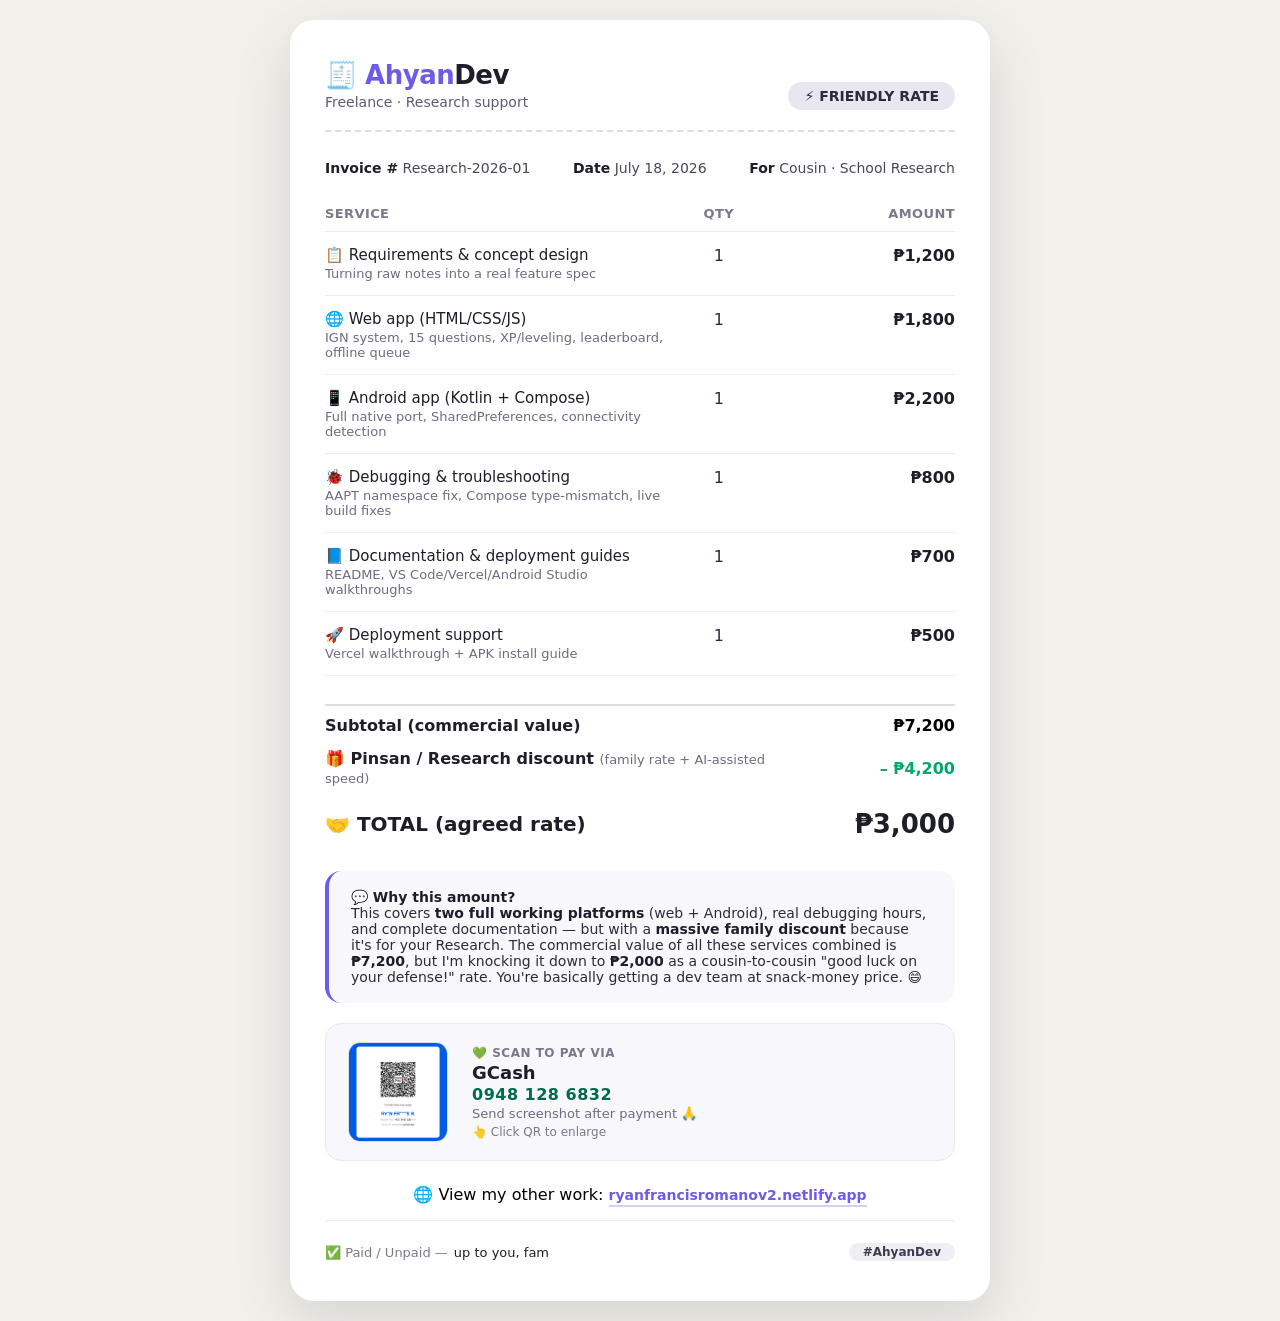
==== receipt.html @ 4128a0f5 "Initial Commit: update the price" ====
<!DOCTYPE html>
<html lang="en">
<head>
  <meta charset="UTF-8" />
  <meta name="viewport" content="width=device-width, initial-scale=1.0" />
  <title>Service Receipt - Panitikan Quest</title>
  <style>
    * {
      margin: 0;
      padding: 0;
      box-sizing: border-box;
    }
    body {
      background: #f2f0eb;
      display: flex;
      justify-content: center;
      align-items: center;
      min-height: 100vh;
      font-family: 'Segoe UI', Roboto, system-ui, sans-serif;
      padding: 20px;
    }
    .receipt {
      max-width: 700px;
      width: 100%;
      background: white;
      border-radius: 24px;
      box-shadow: 0 20px 60px rgba(0,0,0,0.12);
      padding: 40px 35px;
      transition: 0.2s;
    }
    .header {
      display: flex;
      justify-content: space-between;
      align-items: flex-end;
      border-bottom: 2px dashed #ddd;
      padding-bottom: 20px;
      margin-bottom: 28px;
    }
    .header h1 {
      font-size: 26px;
      font-weight: 700;
      color: #1e1e2a;
      letter-spacing: -0.5px;
    }
    .header h1 span {
      color: #6c5ce7;
    }
    .badge {
      background: #e8e6f0;
      padding: 6px 16px;
      border-radius: 40px;
      font-size: 14px;
      font-weight: 600;
      color: #2d2b3a;
    }
    .meta {
      display: flex;
      justify-content: space-between;
      font-size: 14px;
      color: #4a4758;
      margin-bottom: 30px;
      flex-wrap: wrap;
      gap: 6px 0;
    }
    .meta strong {
      color: #1e1e2a;
    }
    .table {
      width: 100%;
      border-collapse: collapse;
      margin: 20px 0 28px;
    }
    .table th {
      text-align: left;
      font-size: 13px;
      text-transform: uppercase;
      letter-spacing: 0.4px;
      color: #7b788b;
      font-weight: 600;
      padding-bottom: 10px;
      border-bottom: 1px solid #eae8f0;
    }
    .table td {
      padding: 14px 0;
      border-bottom: 1px solid #f0eef5;
      vertical-align: top;
    }
    .table .desc {
      font-weight: 500;
      color: #1e1e2a;
      font-size: 15px;
    }
    .table .sub {
      display: block;
      font-weight: 400;
      font-size: 13px;
      color: #6f6b82;
      margin-top: 2px;
    }
    .table .qty {
      text-align: center;
      color: #2d2b3a;
      font-weight: 500;
    }
    .table .amount {
      text-align: right;
      font-weight: 600;
      color: #1e1e2a;
    }
    .discount-row {
      border-top: 2px solid #ddd;
      margin-top: 10px;
      padding-top: 16px;
    }
    .discount-row td {
      padding: 10px 0;
      border: none;
    }
    .discount-label {
      font-weight: 600;
      color: #1e1e2a;
    }
    .discount-value {
      text-align: right;
      color: #00a86b;
      font-weight: 700;
    }
    .total-row td {
      padding: 18px 0 8px;
      border: none;
    }
    .total-label {
      font-size: 20px;
      font-weight: 700;
      color: #1e1e2a;
    }
    .total-amount {
      font-size: 26px;
      font-weight: 800;
      color: #1e1e2a;
      text-align: right;
    }
    .note {
      background: #f8f7fc;
      border-radius: 16px;
      padding: 18px 22px;
      margin: 24px 0 20px;
      font-size: 14px;
      color: #2d2b3a;
      border-left: 4px solid #6c5ce7;
    }
    .note strong {
      color: #1e1e2a;
    }

    /* --- PAYMENT SECTION --- */
    .payment-section {
      display: flex;
      align-items: center;
      gap: 24px;
      background: #f8f7fc;
      border-radius: 16px;
      padding: 18px 22px;
      margin: 20px 0 24px;
      flex-wrap: wrap;
      border: 1px solid #eae8f0;
    }
    .payment-section .qr {
      flex-shrink: 0;
      width: 100px;
      height: 100px;
      background: white;
      border-radius: 12px;
      display: flex;
      align-items: center;
      justify-content: center;
      border: 1px solid #ddd;
      overflow: hidden;
      cursor: pointer;
      transition: 0.2s;
    }
    .payment-section .qr:hover {
      transform: scale(1.02);
      border-color: #6c5ce7;
    }
    .payment-section .qr img {
      width: 100%;
      height: 100%;
      object-fit: contain;
    }
    .payment-section .details {
      flex: 1;
      min-width: 160px;
    }
    .payment-section .details .label {
      font-size: 12px;
      text-transform: uppercase;
      letter-spacing: 0.5px;
      color: #7b788b;
      font-weight: 600;
    }
    .payment-section .details .gcash-name {
      font-weight: 700;
      font-size: 18px;
      color: #1e1e2a;
      margin: 2px 0;
    }
    .payment-section .details .gcash-number {
      font-size: 16px;
      font-weight: 600;
      color: #006b4c;
      letter-spacing: 0.5px;
    }
    .payment-section .details .gcash-hint {
      font-size: 13px;
      color: #6f6b82;
      margin-top: 2px;
    }
    .qr-click-hint {
      font-size: 12px;
      color: #7b788b;
      margin-top: 4px;
    }

    .portfolio-link {
      text-align: center;
      margin: 10px 0 16px;
    }
    .portfolio-link a {
      color: #6c5ce7;
      font-weight: 600;
      text-decoration: none;
      font-size: 14px;
      border-bottom: 2px solid #d5cff0;
      padding-bottom: 2px;
      transition: 0.2s;
    }
    .portfolio-link a:hover {
      border-bottom-color: #6c5ce7;
    }

    .footer {
      display: flex;
      justify-content: space-between;
      font-size: 13px;
      color: #7b788b;
      border-top: 1px solid #eae8f0;
      padding-top: 22px;
      margin-top: 8px;
      flex-wrap: wrap;
    }
    .footer span {
      display: flex;
      align-items: center;
      gap: 6px;
    }
    .pill {
      background: #f0eef5;
      border-radius: 40px;
      padding: 2px 14px;
      font-size: 12px;
      font-weight: 600;
      color: #3d3a4d;
    }

    /* --- LIGHTBOX / FULL-SCREEN OVERLAY --- */
    .lightbox {
      display: none;
      position: fixed;
      top: 0;
      left: 0;
      width: 100%;
      height: 100%;
      background: rgba(0,0,0,0.85);
      justify-content: center;
      align-items: center;
      z-index: 9999;
      padding: 30px;
      cursor: pointer;
      backdrop-filter: blur(4px);
    }
    .lightbox.active {
      display: flex;
    }
    .lightbox img {
      max-width: 90%;
      max-height: 90%;
      border-radius: 16px;
      box-shadow: 0 20px 60px rgba(0,0,0,0.6);
      cursor: default;
      background: white;
      padding: 8px;
    }
    .lightbox .close-btn {
      position: absolute;
      top: 30px;
      right: 40px;
      font-size: 42px;
      color: white;
      font-weight: 300;
      cursor: pointer;
      transition: 0.2s;
      background: rgba(255,255,255,0.15);
      width: 56px;
      height: 56px;
      border-radius: 50%;
      display: flex;
      align-items: center;
      justify-content: center;
      line-height: 1;
      border: none;
      font-family: inherit;
    }
    .lightbox .close-btn:hover {
      background: rgba(255,255,255,0.3);
      transform: rotate(90deg);
    }
    .lightbox .caption {
      position: absolute;
      bottom: 40px;
      color: rgba(255,255,255,0.7);
      font-size: 14px;
      text-align: center;
      width: 100%;
      left: 0;
      pointer-events: none;
    }

    @media (max-width: 520px) {
      .receipt { padding: 24px 18px; }
      .header { flex-direction: column; align-items: flex-start; gap: 8px; }
      .meta { flex-direction: column; }
      .table td, .table th { font-size: 14px; }
      .payment-section { flex-direction: column; align-items: center; text-align: center; }
      .lightbox .close-btn { top: 16px; right: 16px; font-size: 32px; width: 44px; height: 44px; }
    }
  </style>
</head>
<body>

<div class="receipt">

  <!-- HEADER -->
  <div class="header">
    <div>
      <h1>🧾 <span>Ahyan</span>Dev</h1>
      <div style="font-size:14px; color:#5e5a72; margin-top:4px;">Freelance · Research support</div>
    </div>
    <div class="badge">⚡ FRIENDLY RATE</div>
  </div>

  <!-- META -->
  <div class="meta">
    <div><strong>Invoice #</strong> Research-2026-01</div>
    <div><strong>Date</strong> July 18, 2026</div>
    <div><strong>For</strong> Cousin · School Research</div>
  </div>

  <!-- ITEMS TABLE -->
  <table class="table">
    <thead>
      <tr>
        <th style="width:55%;">Service</th>
        <th style="width:15%;text-align:center;">Qty</th>
        <th style="width:30%;text-align:right;">Amount</th>
      </tr>
    </thead>
    <tbody>
      <tr>
        <td class="desc">
          📋 Requirements &amp; concept design
          <span class="sub">Turning raw notes into a real feature spec</span>
        </td>
        <td class="qty">1</td>
        <td class="amount">₱1,200</td>
      </tr>
      <tr>
        <td class="desc">
          🌐 Web app (HTML/CSS/JS)
          <span class="sub">IGN system, 15 questions, XP/leveling, leaderboard, offline queue</span>
        </td>
        <td class="qty">1</td>
        <td class="amount">₱1,800</td>
      </tr>
      <tr>
        <td class="desc">
          📱 Android app (Kotlin + Compose)
          <span class="sub">Full native port, SharedPreferences, connectivity detection</span>
        </td>
        <td class="qty">1</td>
        <td class="amount">₱2,200</td>
      </tr>
      <tr>
        <td class="desc">
          🐞 Debugging &amp; troubleshooting
          <span class="sub">AAPT namespace fix, Compose type-mismatch, live build fixes</span>
        </td>
        <td class="qty">1</td>
        <td class="amount">₱800</td>
      </tr>
      <tr>
        <td class="desc">
          📘 Documentation &amp; deployment guides
          <span class="sub">README, VS Code/Vercel/Android Studio walkthroughs</span>
        </td>
        <td class="qty">1</td>
        <td class="amount">₱700</td>
      </tr>
      <tr>
        <td class="desc">
          🚀 Deployment support
          <span class="sub">Vercel walkthrough + APK install guide</span>
        </td>
        <td class="qty">1</td>
        <td class="amount">₱500</td>
      </tr>
    </tbody>
  </table>

  <!-- SUBTOTAL + DISCOUNT -->
  <table style="width:100%; border-collapse:collapse;">
    <tr class="discount-row">
      <td style="width:70%;" class="discount-label">Subtotal (commercial value)</td>
      <td style="width:30%; text-align:right; font-weight:600;">₱7,200</td>
    </tr>
    <tr>
      <td class="discount-label" style="padding:4px 0;">
        🎁 Pinsan / Research discount <span style="font-weight:400; color:#6f6b82; font-size:13px;">(family rate + AI-assisted speed)</span>
      </td>
      <td style="text-align:right; color:#00a86b; font-weight:700; padding:4px 0;">– ₱4,200</td>
    </tr>
    <tr class="total-row">
      <td class="total-label">🤝 TOTAL (agreed rate)</td>
      <td class="total-amount">₱3,000</td>
    </tr>
  </table>

  <!-- NOTE -->
  <div class="note">
    <strong>💬 Why this amount?</strong><br>
    This covers <strong>two full working platforms</strong> (web + Android), real debugging hours, and complete documentation — but with a <strong>massive family discount</strong> because it's for your Research.
    The commercial value of all these services combined is <strong>₱7,200</strong>, but I'm knocking it down to <strong>₱2,000</strong> as a cousin-to-cousin "good luck on your defense!" rate. You're basically getting a dev team at snack-money price. 😄
  </div>

  <!-- PAYMENT SECTION: GCash QR (clickable) + Number -->
  <div class="payment-section">
    <div class="qr" onclick="openLightbox()" title="Click to enlarge QR code">
      <img src="my-gcash-qr.jpg" alt="GCash QR Code" />
    </div>
    <div class="details">
      <div class="label">💚 Scan to pay via</div>
      <div class="gcash-name">GCash</div>
      <div class="gcash-number">0948 128 6832</div>
      <div class="gcash-hint">Send screenshot after payment 🙏</div>
      <div class="qr-click-hint">👆 Click QR to enlarge</div>
    </div>
  </div>

  <!-- PORTFOLIO LINK -->
  <div class="portfolio-link">
    🌐 View my other work: 
    <a href="https://ryanfrancisromanov2.netlify.app/#" target="_blank">
      ryanfrancisromanov2.netlify.app
    </a>
  </div>

  <!-- FOOTER -->
  <div class="footer">
    <span>✅ Paid / Unpaid — <span style="color:#1e1e2a; font-weight:500;">up to you, fam</span></span>
    <span class="pill">#AhyanDev</span>
  </div>
</div>

<!-- ===== LIGHTBOX OVERLAY ===== -->
<div class="lightbox" id="lightbox" onclick="closeLightbox(event)">
  <button class="close-btn" onclick="closeLightbox(event)">✕</button>
  <img src="my-gcash-qr.jpg" alt="GCash QR Code (enlarged)" id="lightboxImg" />
  <div class="caption">Scan this QR with GCash</div>
</div>

<!-- ===== JAVASCRIPT ===== -->
<script>
  function openLightbox() {
    document.getElementById('lightbox').classList.add('active');
    document.body.style.overflow = 'hidden'; // prevent scroll
  }

  function closeLightbox(e) {
    // Close only if clicking the backdrop OR the close button
    if (e.target === e.currentTarget || e.target.classList.contains('close-btn') || e.target.tagName === 'BUTTON') {
      document.getElementById('lightbox').classList.remove('active');
      document.body.style.overflow = '';
    }
  }

  // Also close with Escape key
  document.addEventListener('keydown', function(e) {
    if (e.key === 'Escape') {
      document.getElementById('lightbox').classList.remove('active');
      document.body.style.overflow = '';
    }
  });
</script>

</body>
</html>
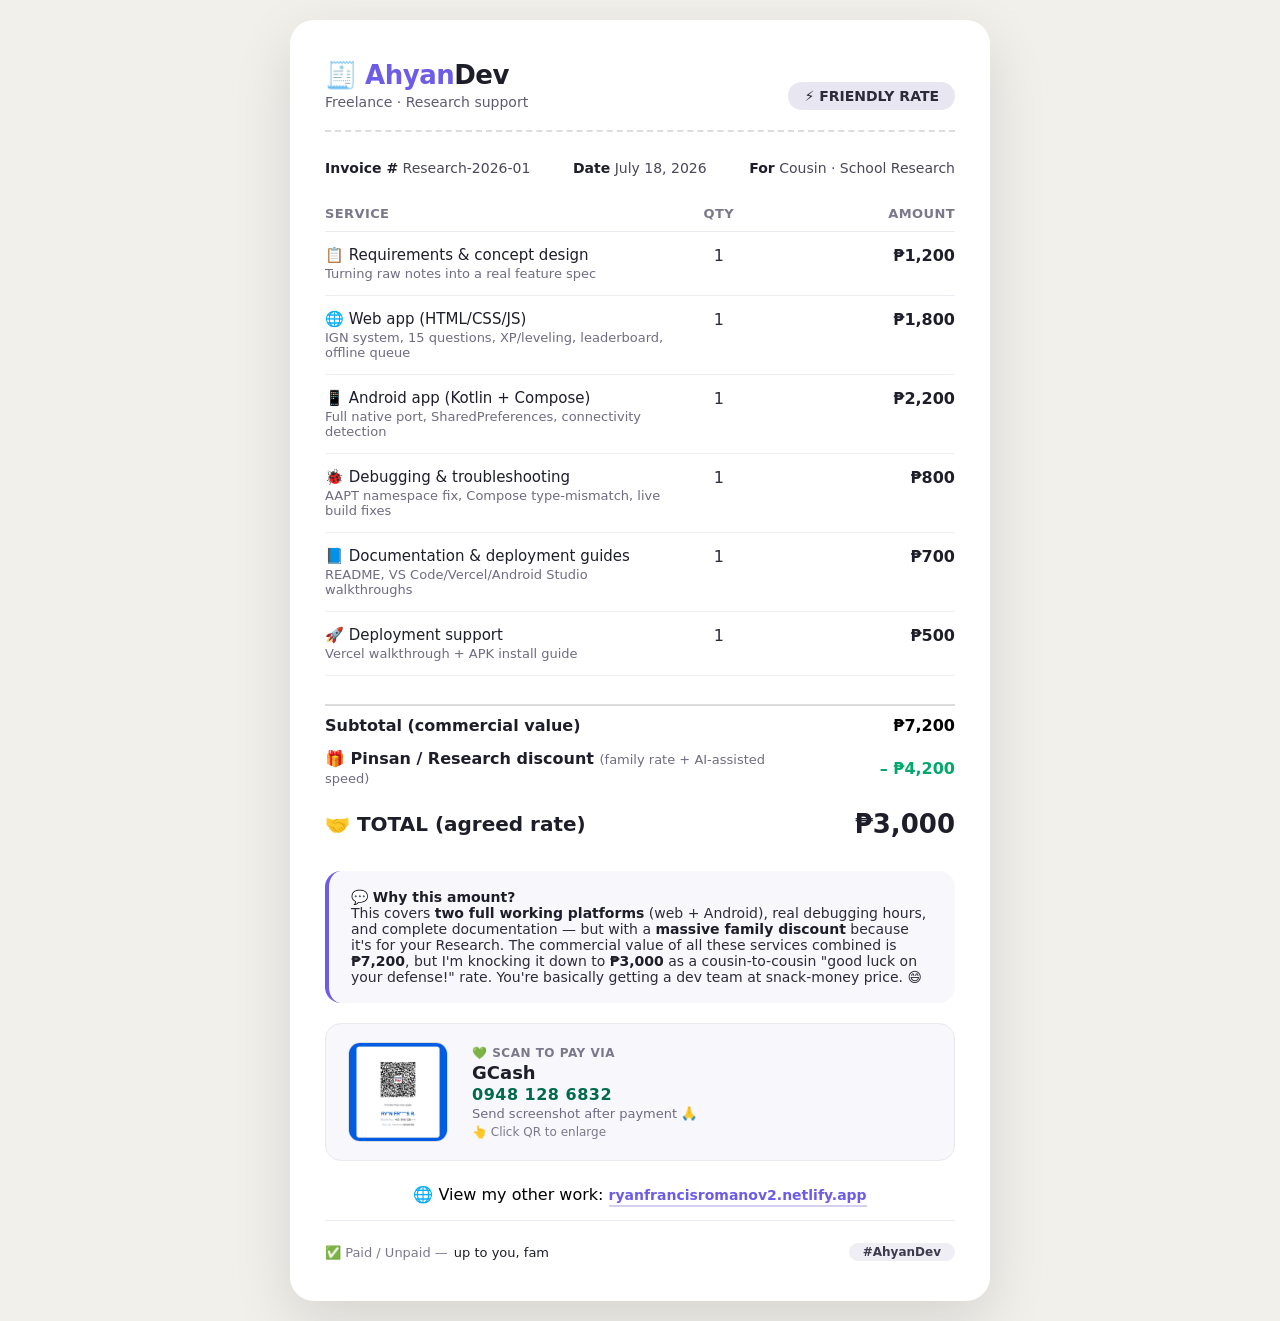
==== commit 5bbf445e: "Initial Commit: update the price" ====
--- a/receipt.html
+++ b/receipt.html
@@ -439,7 +439,7 @@
   <div class="note">
     <strong>💬 Why this amount?</strong><br>
     This covers <strong>two full working platforms</strong> (web + Android), real debugging hours, and complete documentation — but with a <strong>massive family discount</strong> because it's for your Research.
-    The commercial value of all these services combined is <strong>₱7,200</strong>, but I'm knocking it down to <strong>₱2,000</strong> as a cousin-to-cousin "good luck on your defense!" rate. You're basically getting a dev team at snack-money price. 😄
+    The commercial value of all these services combined is <strong>₱7,200</strong>, but I'm knocking it down to <strong>₱3,000</strong> as a cousin-to-cousin "good luck on your defense!" rate. You're basically getting a dev team at snack-money price. 😄
   </div>
 
   <!-- PAYMENT SECTION: GCash QR (clickable) + Number -->
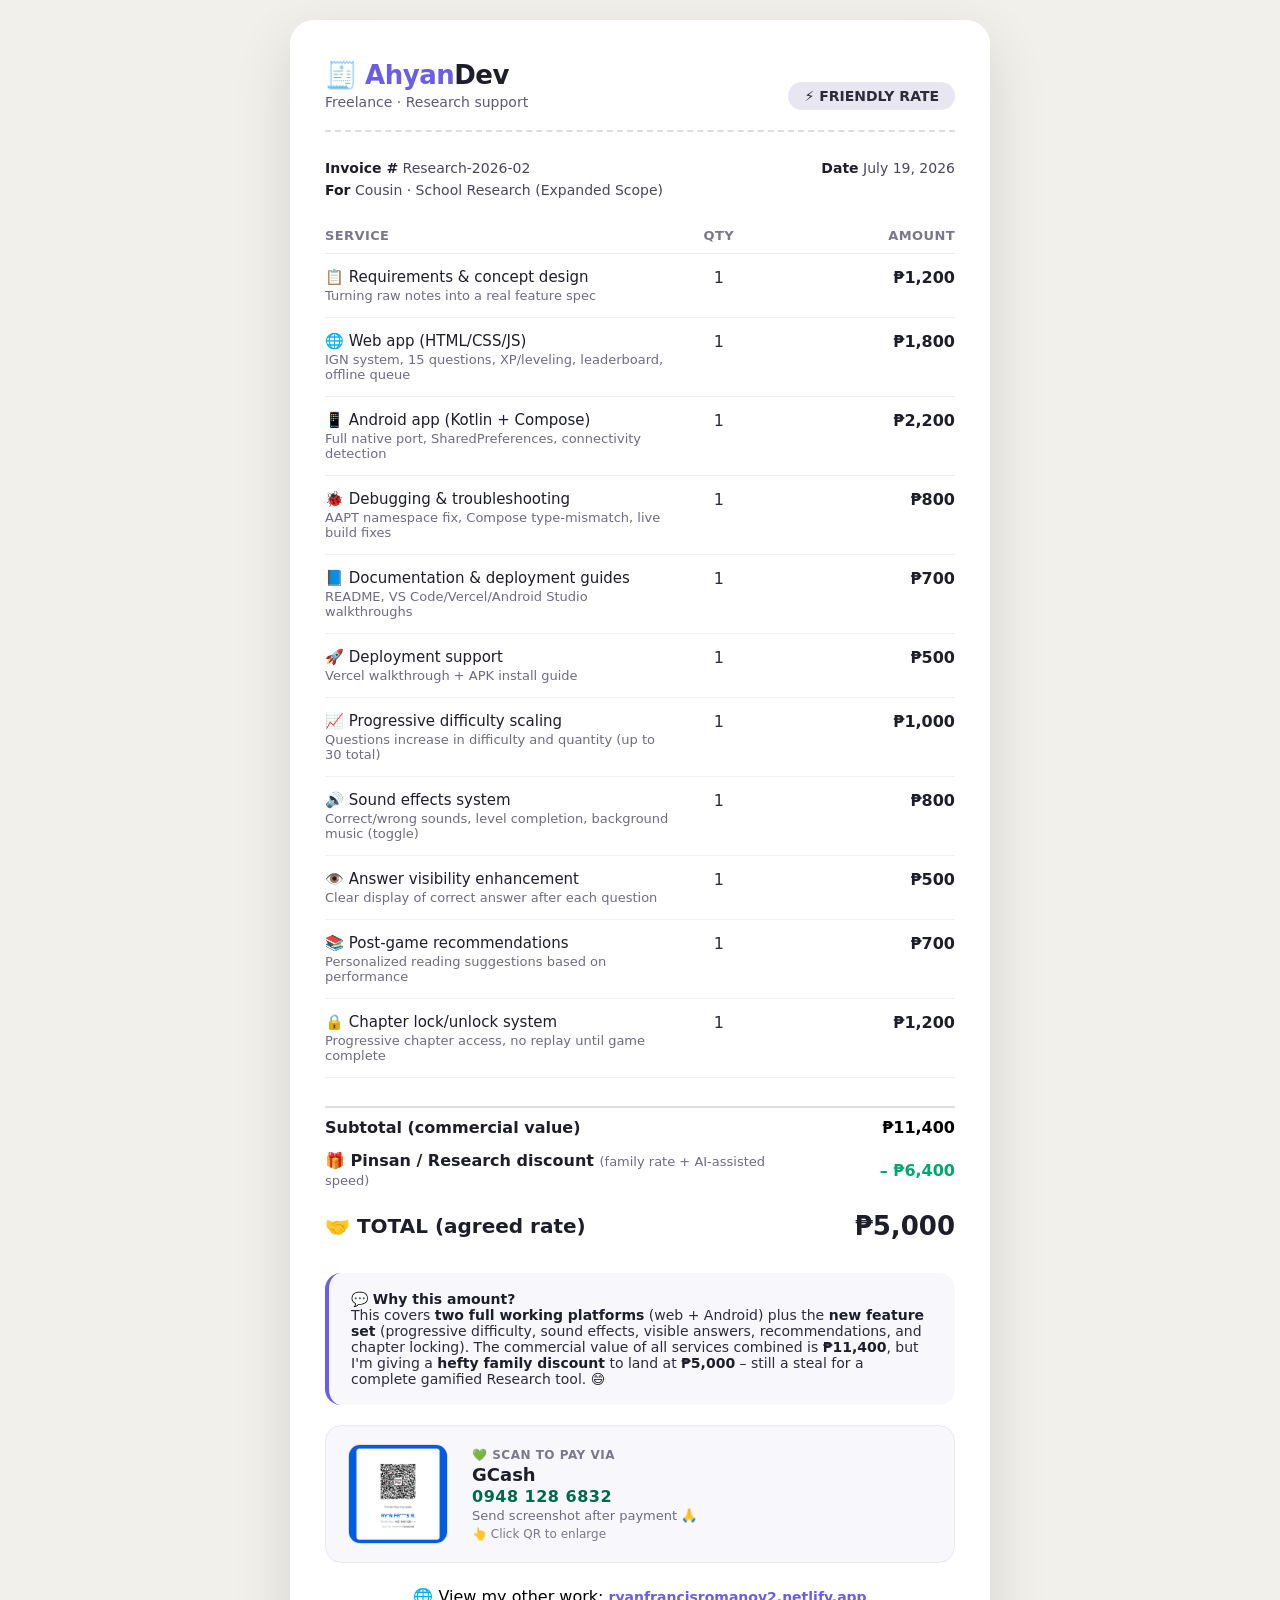
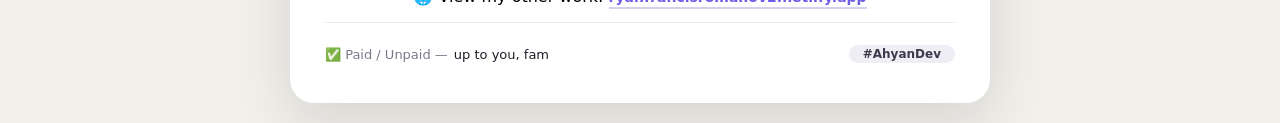
==== commit 7a0cdd06: "Intial commit: added quest and update receipt" ====
--- a/receipt.html
+++ b/receipt.html
@@ -153,7 +153,7 @@
       color: #1e1e2a;
     }
 
-    /* --- PAYMENT SECTION --- */
+    /* PAYMENT SECTION */
     .payment-section {
       display: flex;
       align-items: center;
@@ -263,7 +263,7 @@
       color: #3d3a4d;
     }
 
-    /* --- LIGHTBOX / FULL-SCREEN OVERLAY --- */
+    /* LIGHTBOX */
     .lightbox {
       display: none;
       position: fixed;
@@ -351,9 +351,9 @@
 
   <!-- META -->
   <div class="meta">
-    <div><strong>Invoice #</strong> Research-2026-01</div>
-    <div><strong>Date</strong> July 18, 2026</div>
-    <div><strong>For</strong> Cousin · School Research</div>
+    <div><strong>Invoice #</strong> Research-2026-02</div>
+    <div><strong>Date</strong> July 19, 2026</div>
+    <div><strong>For</strong> Cousin · School Research (Expanded Scope)</div>
   </div>
 
   <!-- ITEMS TABLE -->
@@ -366,6 +366,7 @@
       </tr>
     </thead>
     <tbody>
+      <!-- Original services -->
       <tr>
         <td class="desc">
           📋 Requirements &amp; concept design
@@ -413,6 +414,48 @@
         </td>
         <td class="qty">1</td>
         <td class="amount">₱500</td>
+      </tr>
+
+      <!-- NEW services from the feature update -->
+      <tr>
+        <td class="desc">
+          📈 Progressive difficulty scaling
+          <span class="sub">Questions increase in difficulty and quantity (up to 30 total)</span>
+        </td>
+        <td class="qty">1</td>
+        <td class="amount">₱1,000</td>
+      </tr>
+      <tr>
+        <td class="desc">
+          🔊 Sound effects system
+          <span class="sub">Correct/wrong sounds, level completion, background music (toggle)</span>
+        </td>
+        <td class="qty">1</td>
+        <td class="amount">₱800</td>
+      </tr>
+      <tr>
+        <td class="desc">
+          👁️ Answer visibility enhancement
+          <span class="sub">Clear display of correct answer after each question</span>
+        </td>
+        <td class="qty">1</td>
+        <td class="amount">₱500</td>
+      </tr>
+      <tr>
+        <td class="desc">
+          📚 Post‑game recommendations
+          <span class="sub">Personalized reading suggestions based on performance</span>
+        </td>
+        <td class="qty">1</td>
+        <td class="amount">₱700</td>
+      </tr>
+      <tr>
+        <td class="desc">
+          🔒 Chapter lock/unlock system
+          <span class="sub">Progressive chapter access, no replay until game complete</span>
+        </td>
+        <td class="qty">1</td>
+        <td class="amount">₱1,200</td>
       </tr>
     </tbody>
   </table>
@@ -421,28 +464,28 @@
   <table style="width:100%; border-collapse:collapse;">
     <tr class="discount-row">
       <td style="width:70%;" class="discount-label">Subtotal (commercial value)</td>
-      <td style="width:30%; text-align:right; font-weight:600;">₱7,200</td>
+      <td style="width:30%; text-align:right; font-weight:600;">₱11,400</td>
     </tr>
     <tr>
       <td class="discount-label" style="padding:4px 0;">
-        🎁 Pinsan / Research discount <span style="font-weight:400; color:#6f6b82; font-size:13px;">(family rate + AI-assisted speed)</span>
+        🎁 Pinsan / Research discount <span style="font-weight:400; color:#6f6b82; font-size:13px;">(family rate + AI‑assisted speed)</span>
       </td>
-      <td style="text-align:right; color:#00a86b; font-weight:700; padding:4px 0;">– ₱4,200</td>
+      <td style="text-align:right; color:#00a86b; font-weight:700; padding:4px 0;">– ₱6,400</td>
     </tr>
     <tr class="total-row">
       <td class="total-label">🤝 TOTAL (agreed rate)</td>
-      <td class="total-amount">₱3,000</td>
+      <td class="total-amount">₱5,000</td>
     </tr>
   </table>
 
   <!-- NOTE -->
   <div class="note">
     <strong>💬 Why this amount?</strong><br>
-    This covers <strong>two full working platforms</strong> (web + Android), real debugging hours, and complete documentation — but with a <strong>massive family discount</strong> because it's for your Research.
-    The commercial value of all these services combined is <strong>₱7,200</strong>, but I'm knocking it down to <strong>₱3,000</strong> as a cousin-to-cousin "good luck on your defense!" rate. You're basically getting a dev team at snack-money price. 😄
+    This covers <strong>two full working platforms</strong> (web + Android) plus the <strong>new feature set</strong> (progressive difficulty, sound effects, visible answers, recommendations, and chapter locking).  
+    The commercial value of all services combined is <strong>₱11,400</strong>, but I'm giving a <strong>hefty family discount</strong> to land at <strong>₱5,000</strong> – still a steal for a complete gamified Research tool. 😄
   </div>
 
-  <!-- PAYMENT SECTION: GCash QR (clickable) + Number -->
+  <!-- PAYMENT SECTION -->
   <div class="payment-section">
     <div class="qr" onclick="openLightbox()" title="Click to enlarge QR code">
       <img src="my-gcash-qr.jpg" alt="GCash QR Code" />
@@ -471,29 +514,26 @@
   </div>
 </div>
 
-<!-- ===== LIGHTBOX OVERLAY ===== -->
+<!-- LIGHTBOX OVERLAY -->
 <div class="lightbox" id="lightbox" onclick="closeLightbox(event)">
   <button class="close-btn" onclick="closeLightbox(event)">✕</button>
   <img src="my-gcash-qr.jpg" alt="GCash QR Code (enlarged)" id="lightboxImg" />
   <div class="caption">Scan this QR with GCash</div>
 </div>
 
-<!-- ===== JAVASCRIPT ===== -->
 <script>
   function openLightbox() {
     document.getElementById('lightbox').classList.add('active');
-    document.body.style.overflow = 'hidden'; // prevent scroll
+    document.body.style.overflow = 'hidden';
   }
 
   function closeLightbox(e) {
-    // Close only if clicking the backdrop OR the close button
     if (e.target === e.currentTarget || e.target.classList.contains('close-btn') || e.target.tagName === 'BUTTON') {
       document.getElementById('lightbox').classList.remove('active');
       document.body.style.overflow = '';
     }
   }
 
-  // Also close with Escape key
   document.addEventListener('keydown', function(e) {
     if (e.key === 'Escape') {
       document.getElementById('lightbox').classList.remove('active');
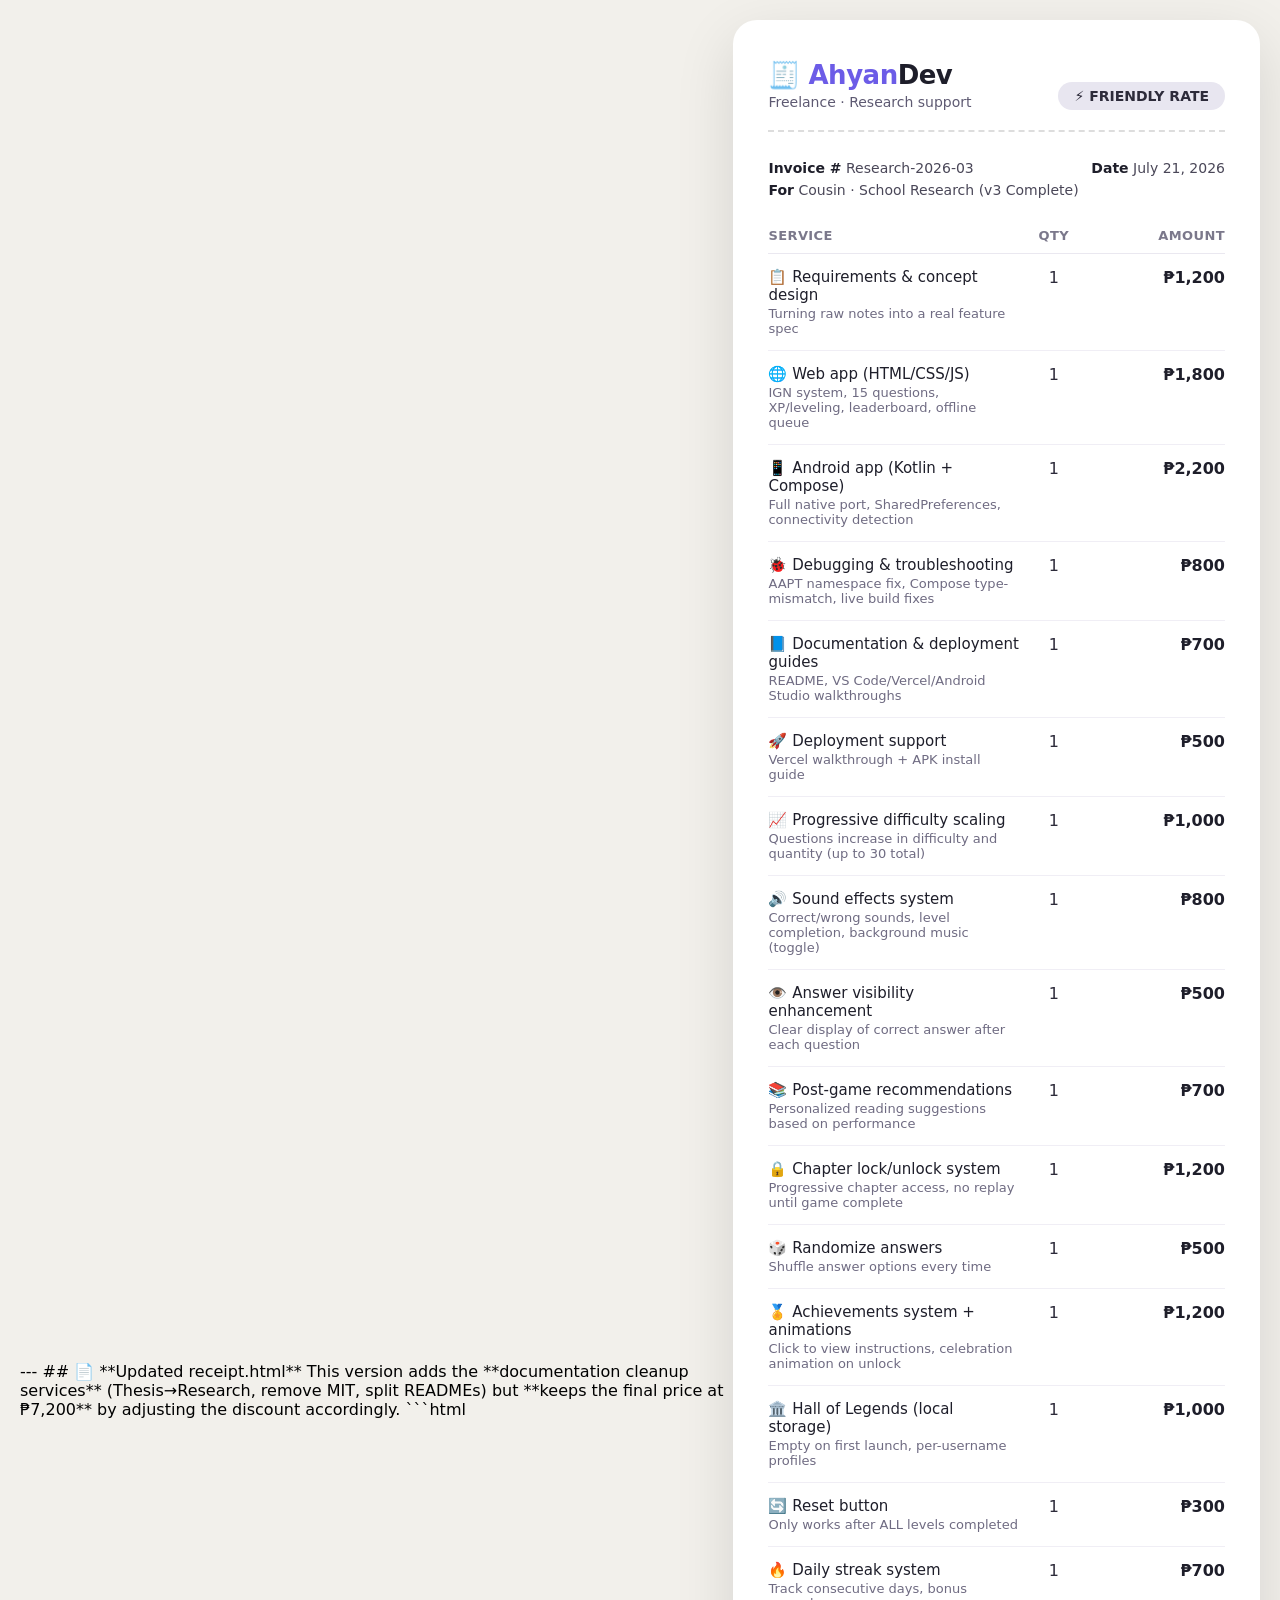
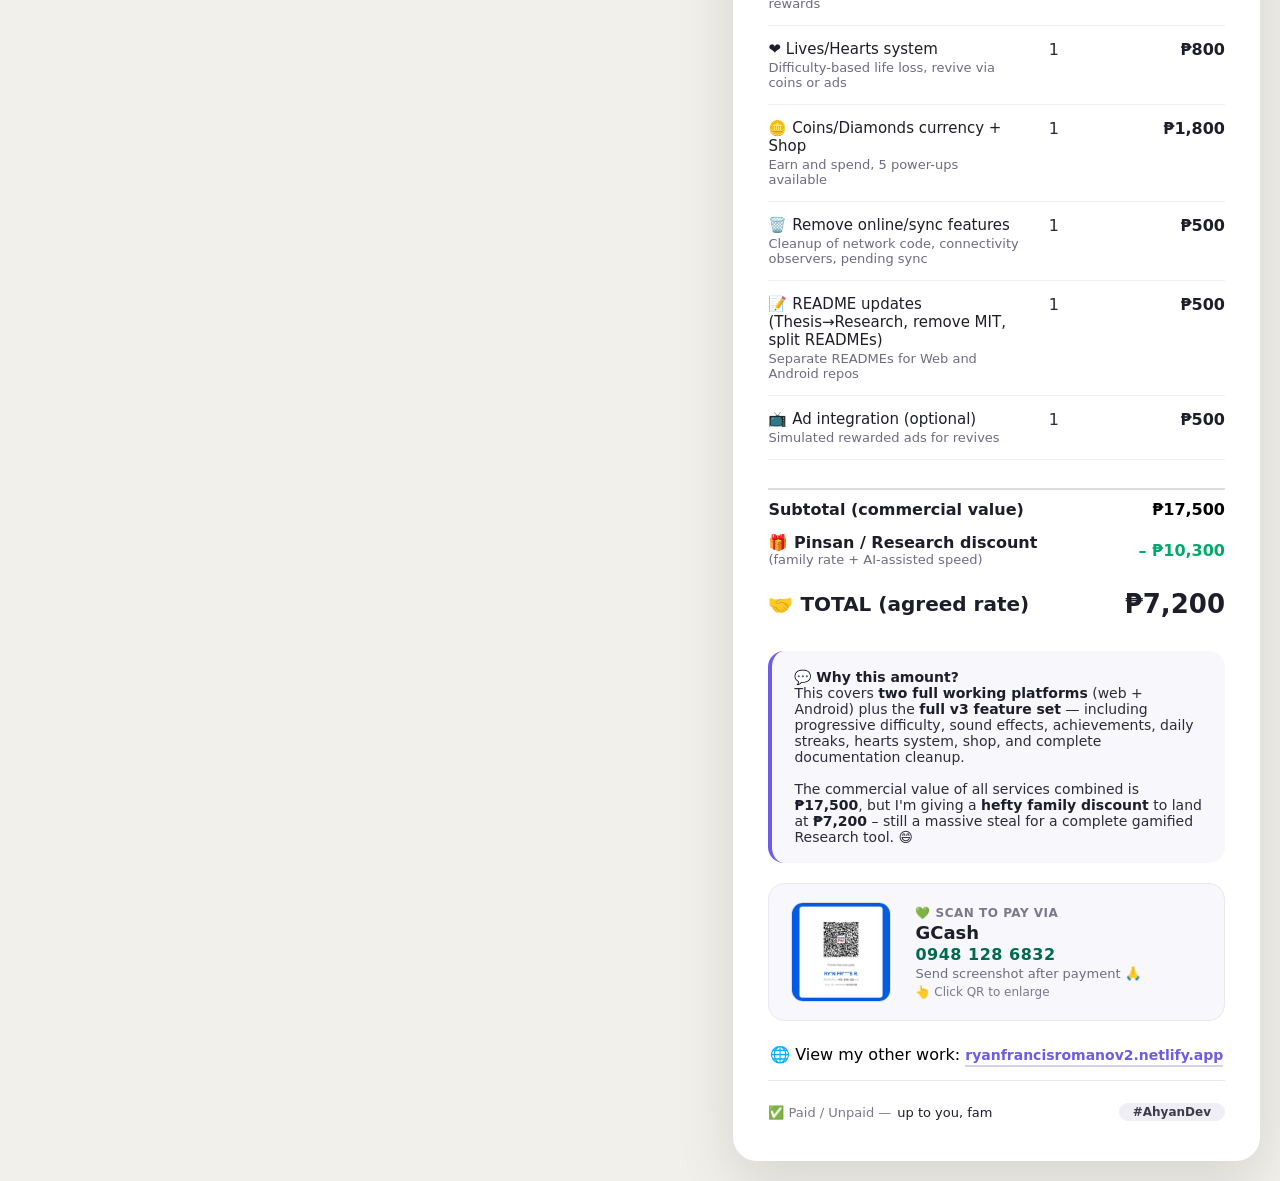
==== commit 932570b4: "Initial commit: major update v3" ====
--- a/receipt.html
+++ b/receipt.html
@@ -1,9 +1,17 @@
+
+---
+
+## 📄 **Updated receipt.html**
+
+This version adds the **documentation cleanup services** (Thesis→Research, remove MIT, split READMEs) but **keeps the final price at ₱7,200** by adjusting the discount accordingly.
+
+```html
 <!DOCTYPE html>
 <html lang="en">
 <head>
   <meta charset="UTF-8" />
   <meta name="viewport" content="width=device-width, initial-scale=1.0" />
-  <title>Service Receipt - Panitikan Quest</title>
+  <title>Service Receipt - NexaRead </title>
   <style>
     * {
       margin: 0;
@@ -153,7 +161,7 @@
       color: #1e1e2a;
     }
 
-    /* PAYMENT SECTION */
+    /* --- PAYMENT SECTION --- */
     .payment-section {
       display: flex;
       align-items: center;
@@ -263,7 +271,7 @@
       color: #3d3a4d;
     }
 
-    /* LIGHTBOX */
+    /* --- LIGHTBOX / FULL-SCREEN OVERLAY --- */
     .lightbox {
       display: none;
       position: fixed;
@@ -351,9 +359,9 @@
 
   <!-- META -->
   <div class="meta">
-    <div><strong>Invoice #</strong> Research-2026-02</div>
-    <div><strong>Date</strong> July 19, 2026</div>
-    <div><strong>For</strong> Cousin · School Research (Expanded Scope)</div>
+    <div><strong>Invoice #</strong> Research-2026-03</div>
+    <div><strong>Date</strong> July 21, 2026</div>
+    <div><strong>For</strong> Cousin · School Research (v3 Complete)</div>
   </div>
 
   <!-- ITEMS TABLE -->
@@ -366,7 +374,7 @@
       </tr>
     </thead>
     <tbody>
-      <!-- Original services -->
+      <!-- Original Services (v1) -->
       <tr>
         <td class="desc">
           📋 Requirements &amp; concept design
@@ -416,7 +424,7 @@
         <td class="amount">₱500</td>
       </tr>
 
-      <!-- NEW services from the feature update -->
+      <!-- v2 Features -->
       <tr>
         <td class="desc">
           📈 Progressive difficulty scaling
@@ -456,6 +464,88 @@
         </td>
         <td class="qty">1</td>
         <td class="amount">₱1,200</td>
+      </tr>
+
+      <!-- v3 Features -->
+      <tr>
+        <td class="desc">
+          🎲 Randomize answers
+          <span class="sub">Shuffle answer options every time</span>
+        </td>
+        <td class="qty">1</td>
+        <td class="amount">₱500</td>
+      </tr>
+      <tr>
+        <td class="desc">
+          🏅 Achievements system + animations
+          <span class="sub">Click to view instructions, celebration animation on unlock</span>
+        </td>
+        <td class="qty">1</td>
+        <td class="amount">₱1,200</td>
+      </tr>
+      <tr>
+        <td class="desc">
+          🏛️ Hall of Legends (local storage)
+          <span class="sub">Empty on first launch, per-username profiles</span>
+        </td>
+        <td class="qty">1</td>
+        <td class="amount">₱1,000</td>
+      </tr>
+      <tr>
+        <td class="desc">
+          🔄 Reset button
+          <span class="sub">Only works after ALL levels completed</span>
+        </td>
+        <td class="qty">1</td>
+        <td class="amount">₱300</td>
+      </tr>
+      <tr>
+        <td class="desc">
+          🔥 Daily streak system
+          <span class="sub">Track consecutive days, bonus rewards</span>
+        </td>
+        <td class="qty">1</td>
+        <td class="amount">₱700</td>
+      </tr>
+      <tr>
+        <td class="desc">
+          ❤️ Lives/Hearts system
+          <span class="sub">Difficulty-based life loss, revive via coins or ads</span>
+        </td>
+        <td class="qty">1</td>
+        <td class="amount">₱800</td>
+      </tr>
+      <tr>
+        <td class="desc">
+          🪙 Coins/Diamonds currency + Shop
+          <span class="sub">Earn and spend, 5 power-ups available</span>
+        </td>
+        <td class="qty">1</td>
+        <td class="amount">₱1,800</td>
+      </tr>
+      <tr>
+        <td class="desc">
+          🗑️ Remove online/sync features
+          <span class="sub">Cleanup of network code, connectivity observers, pending sync</span>
+        </td>
+        <td class="qty">1</td>
+        <td class="amount">₱500</td>
+      </tr>
+      <tr>
+        <td class="desc">
+          📝 README updates (Thesis→Research, remove MIT, split READMEs)
+          <span class="sub">Separate READMEs for Web and Android repos</span>
+        </td>
+        <td class="qty">1</td>
+        <td class="amount">₱500</td>
+      </tr>
+      <tr>
+        <td class="desc">
+          📺 Ad integration (optional)
+          <span class="sub">Simulated rewarded ads for revives</span>
+        </td>
+        <td class="qty">1</td>
+        <td class="amount">₱500</td>
       </tr>
     </tbody>
   </table>
@@ -464,25 +554,26 @@
   <table style="width:100%; border-collapse:collapse;">
     <tr class="discount-row">
       <td style="width:70%;" class="discount-label">Subtotal (commercial value)</td>
-      <td style="width:30%; text-align:right; font-weight:600;">₱11,400</td>
+      <td style="width:30%; text-align:right; font-weight:600;">₱17,500</td>
     </tr>
     <tr>
       <td class="discount-label" style="padding:4px 0;">
         🎁 Pinsan / Research discount <span style="font-weight:400; color:#6f6b82; font-size:13px;">(family rate + AI‑assisted speed)</span>
       </td>
-      <td style="text-align:right; color:#00a86b; font-weight:700; padding:4px 0;">– ₱6,400</td>
+      <td style="text-align:right; color:#00a86b; font-weight:700; padding:4px 0;">– ₱10,300</td>
     </tr>
     <tr class="total-row">
       <td class="total-label">🤝 TOTAL (agreed rate)</td>
-      <td class="total-amount">₱5,000</td>
+      <td class="total-amount">₱7,200</td>
     </tr>
   </table>
 
   <!-- NOTE -->
   <div class="note">
     <strong>💬 Why this amount?</strong><br>
-    This covers <strong>two full working platforms</strong> (web + Android) plus the <strong>new feature set</strong> (progressive difficulty, sound effects, visible answers, recommendations, and chapter locking).  
-    The commercial value of all services combined is <strong>₱11,400</strong>, but I'm giving a <strong>hefty family discount</strong> to land at <strong>₱5,000</strong> – still a steal for a complete gamified Research tool. 😄
+    This covers <strong>two full working platforms</strong> (web + Android) plus the <strong>full v3 feature set</strong> — including progressive difficulty, sound effects, achievements, daily streaks, hearts system, shop, and complete documentation cleanup.
+    <br><br>
+    The commercial value of all services combined is <strong>₱17,500</strong>, but I'm giving a <strong>hefty family discount</strong> to land at <strong>₱7,200</strong> – still a massive steal for a complete gamified Research tool. 😄
   </div>
 
   <!-- PAYMENT SECTION -->
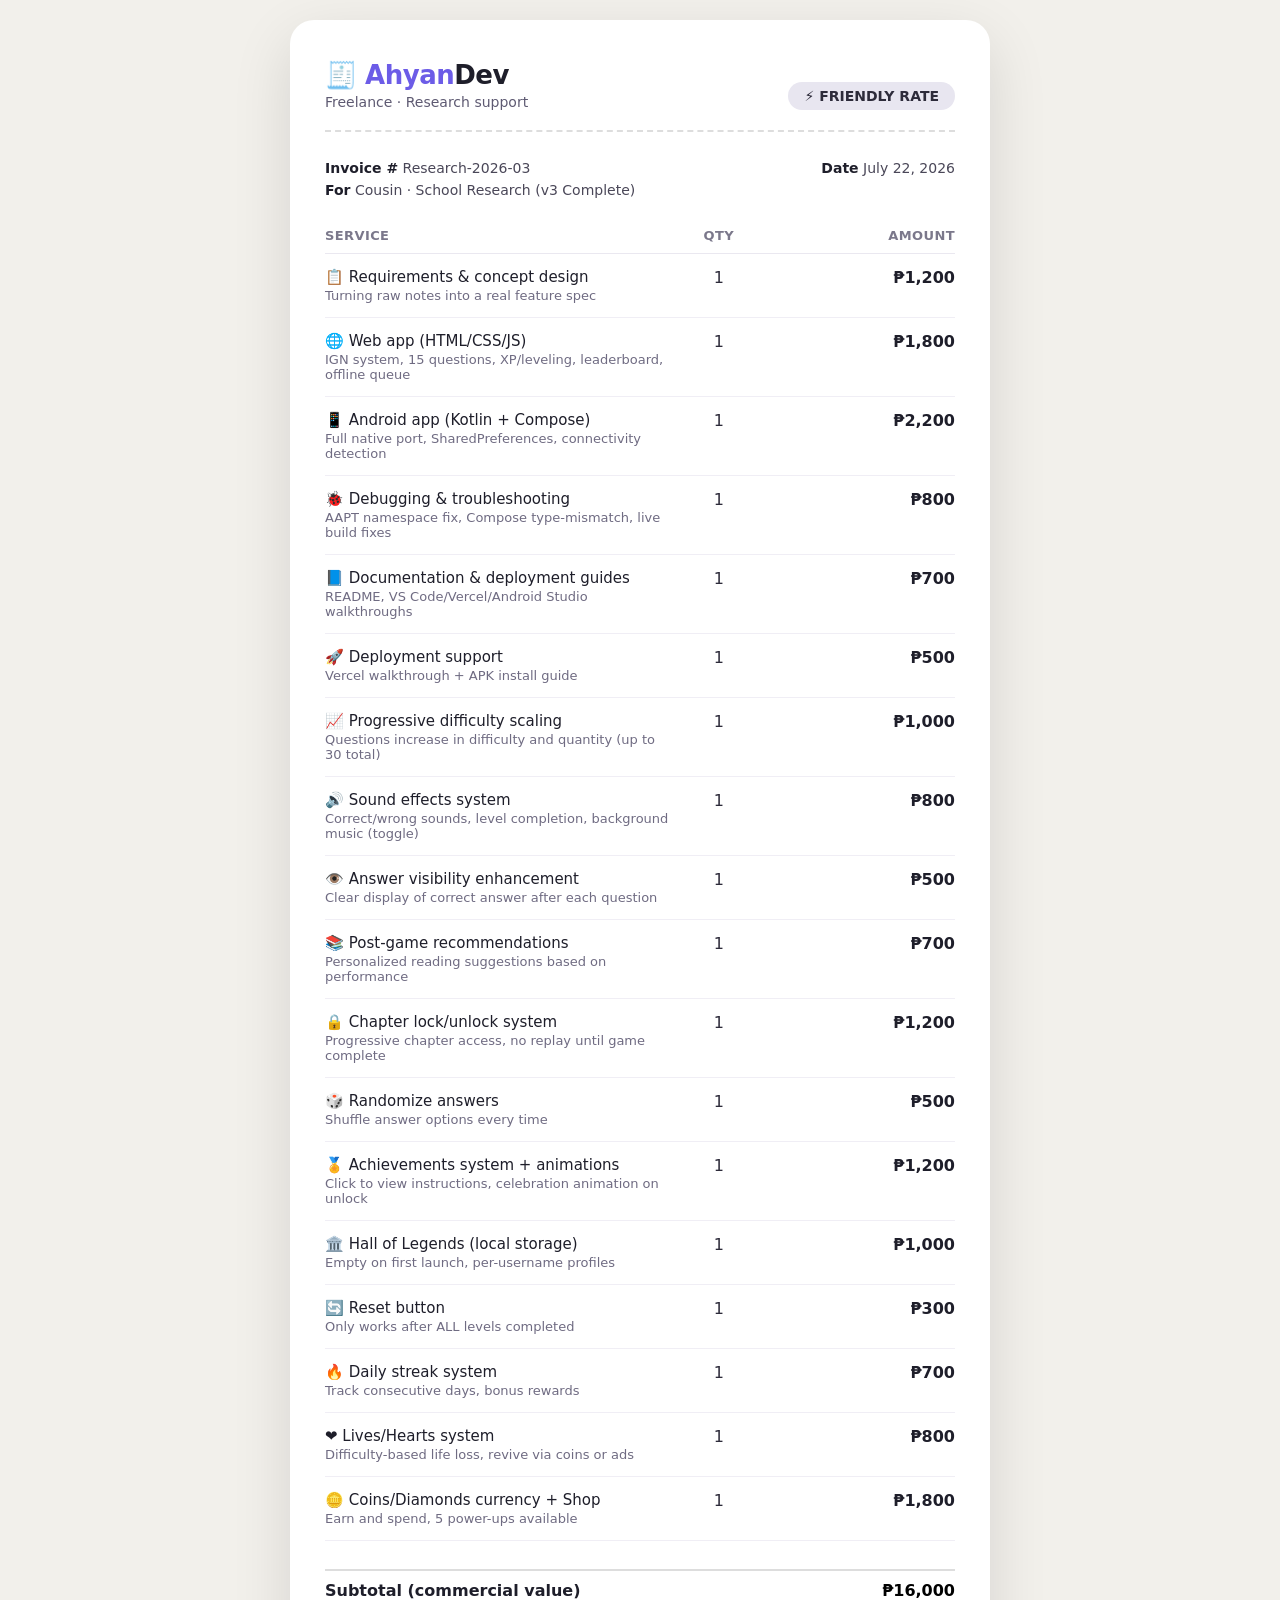
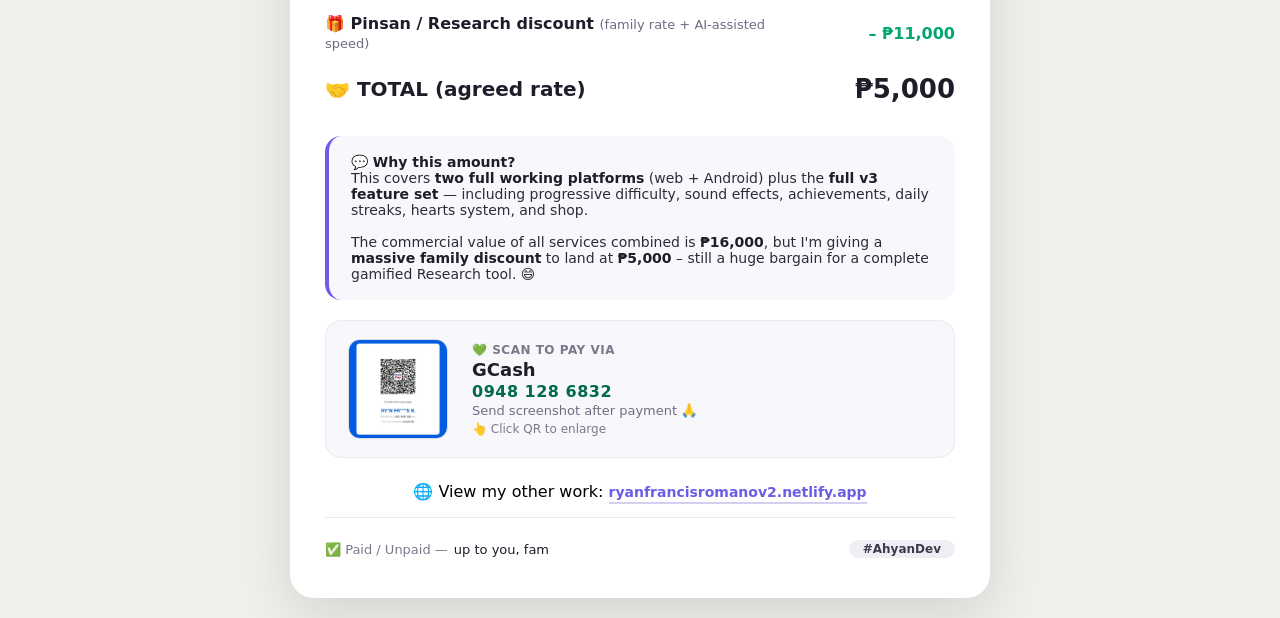
==== commit 23a5ea06: "Initial commit: Update the receipt" ====
--- a/receipt.html
+++ b/receipt.html
@@ -1,17 +1,9 @@
-
----
-
-## 📄 **Updated receipt.html**
-
-This version adds the **documentation cleanup services** (Thesis→Research, remove MIT, split READMEs) but **keeps the final price at ₱7,200** by adjusting the discount accordingly.
-
-```html
 <!DOCTYPE html>
 <html lang="en">
 <head>
   <meta charset="UTF-8" />
   <meta name="viewport" content="width=device-width, initial-scale=1.0" />
-  <title>Service Receipt - NexaRead </title>
+  <title>Service Receipt - NexaRead</title>
   <style>
     * {
       margin: 0;
@@ -360,7 +352,7 @@
   <!-- META -->
   <div class="meta">
     <div><strong>Invoice #</strong> Research-2026-03</div>
-    <div><strong>Date</strong> July 21, 2026</div>
+    <div><strong>Date</strong> July 22, 2026</div>
     <div><strong>For</strong> Cousin · School Research (v3 Complete)</div>
   </div>
 
@@ -522,30 +514,6 @@
         </td>
         <td class="qty">1</td>
         <td class="amount">₱1,800</td>
-      </tr>
-      <tr>
-        <td class="desc">
-          🗑️ Remove online/sync features
-          <span class="sub">Cleanup of network code, connectivity observers, pending sync</span>
-        </td>
-        <td class="qty">1</td>
-        <td class="amount">₱500</td>
-      </tr>
-      <tr>
-        <td class="desc">
-          📝 README updates (Thesis→Research, remove MIT, split READMEs)
-          <span class="sub">Separate READMEs for Web and Android repos</span>
-        </td>
-        <td class="qty">1</td>
-        <td class="amount">₱500</td>
-      </tr>
-      <tr>
-        <td class="desc">
-          📺 Ad integration (optional)
-          <span class="sub">Simulated rewarded ads for revives</span>
-        </td>
-        <td class="qty">1</td>
-        <td class="amount">₱500</td>
       </tr>
     </tbody>
   </table>
@@ -554,26 +522,26 @@
   <table style="width:100%; border-collapse:collapse;">
     <tr class="discount-row">
       <td style="width:70%;" class="discount-label">Subtotal (commercial value)</td>
-      <td style="width:30%; text-align:right; font-weight:600;">₱17,500</td>
+      <td style="width:30%; text-align:right; font-weight:600;">₱16,000</td>
     </tr>
     <tr>
       <td class="discount-label" style="padding:4px 0;">
         🎁 Pinsan / Research discount <span style="font-weight:400; color:#6f6b82; font-size:13px;">(family rate + AI‑assisted speed)</span>
       </td>
-      <td style="text-align:right; color:#00a86b; font-weight:700; padding:4px 0;">– ₱10,300</td>
+      <td style="text-align:right; color:#00a86b; font-weight:700; padding:4px 0;">– ₱11,000</td>
     </tr>
     <tr class="total-row">
       <td class="total-label">🤝 TOTAL (agreed rate)</td>
-      <td class="total-amount">₱7,200</td>
+      <td class="total-amount">₱5,000</td>
     </tr>
   </table>
 
   <!-- NOTE -->
   <div class="note">
     <strong>💬 Why this amount?</strong><br>
-    This covers <strong>two full working platforms</strong> (web + Android) plus the <strong>full v3 feature set</strong> — including progressive difficulty, sound effects, achievements, daily streaks, hearts system, shop, and complete documentation cleanup.
+    This covers <strong>two full working platforms</strong> (web + Android) plus the <strong>full v3 feature set</strong> — including progressive difficulty, sound effects, achievements, daily streaks, hearts system, and shop.
     <br><br>
-    The commercial value of all services combined is <strong>₱17,500</strong>, but I'm giving a <strong>hefty family discount</strong> to land at <strong>₱7,200</strong> – still a massive steal for a complete gamified Research tool. 😄
+    The commercial value of all services combined is <strong>₱16,000</strong>, but I'm giving a <strong>massive family discount</strong> to land at <strong>₱5,000</strong> – still a huge bargain for a complete gamified Research tool. 😄
   </div>
 
   <!-- PAYMENT SECTION -->
@@ -634,4 +602,4 @@
 </script>
 
 </body>
-</html>+</html>
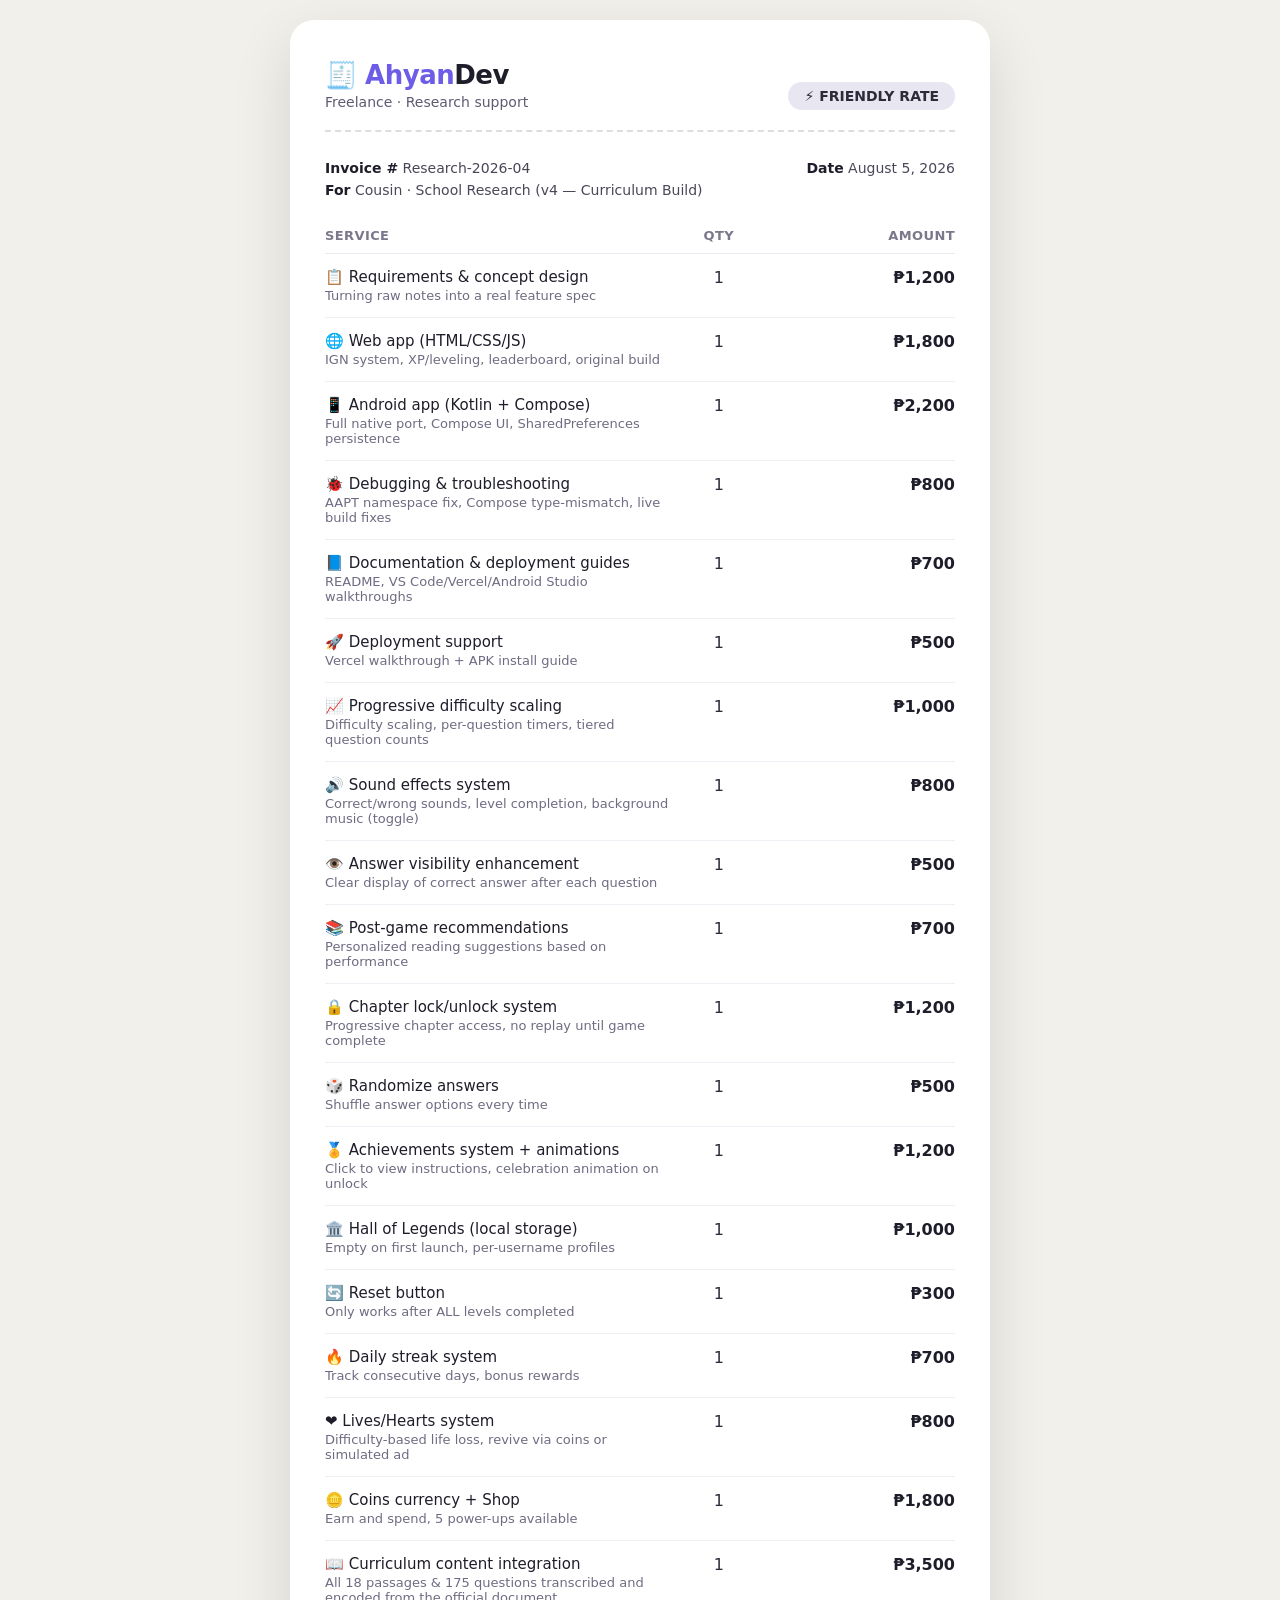
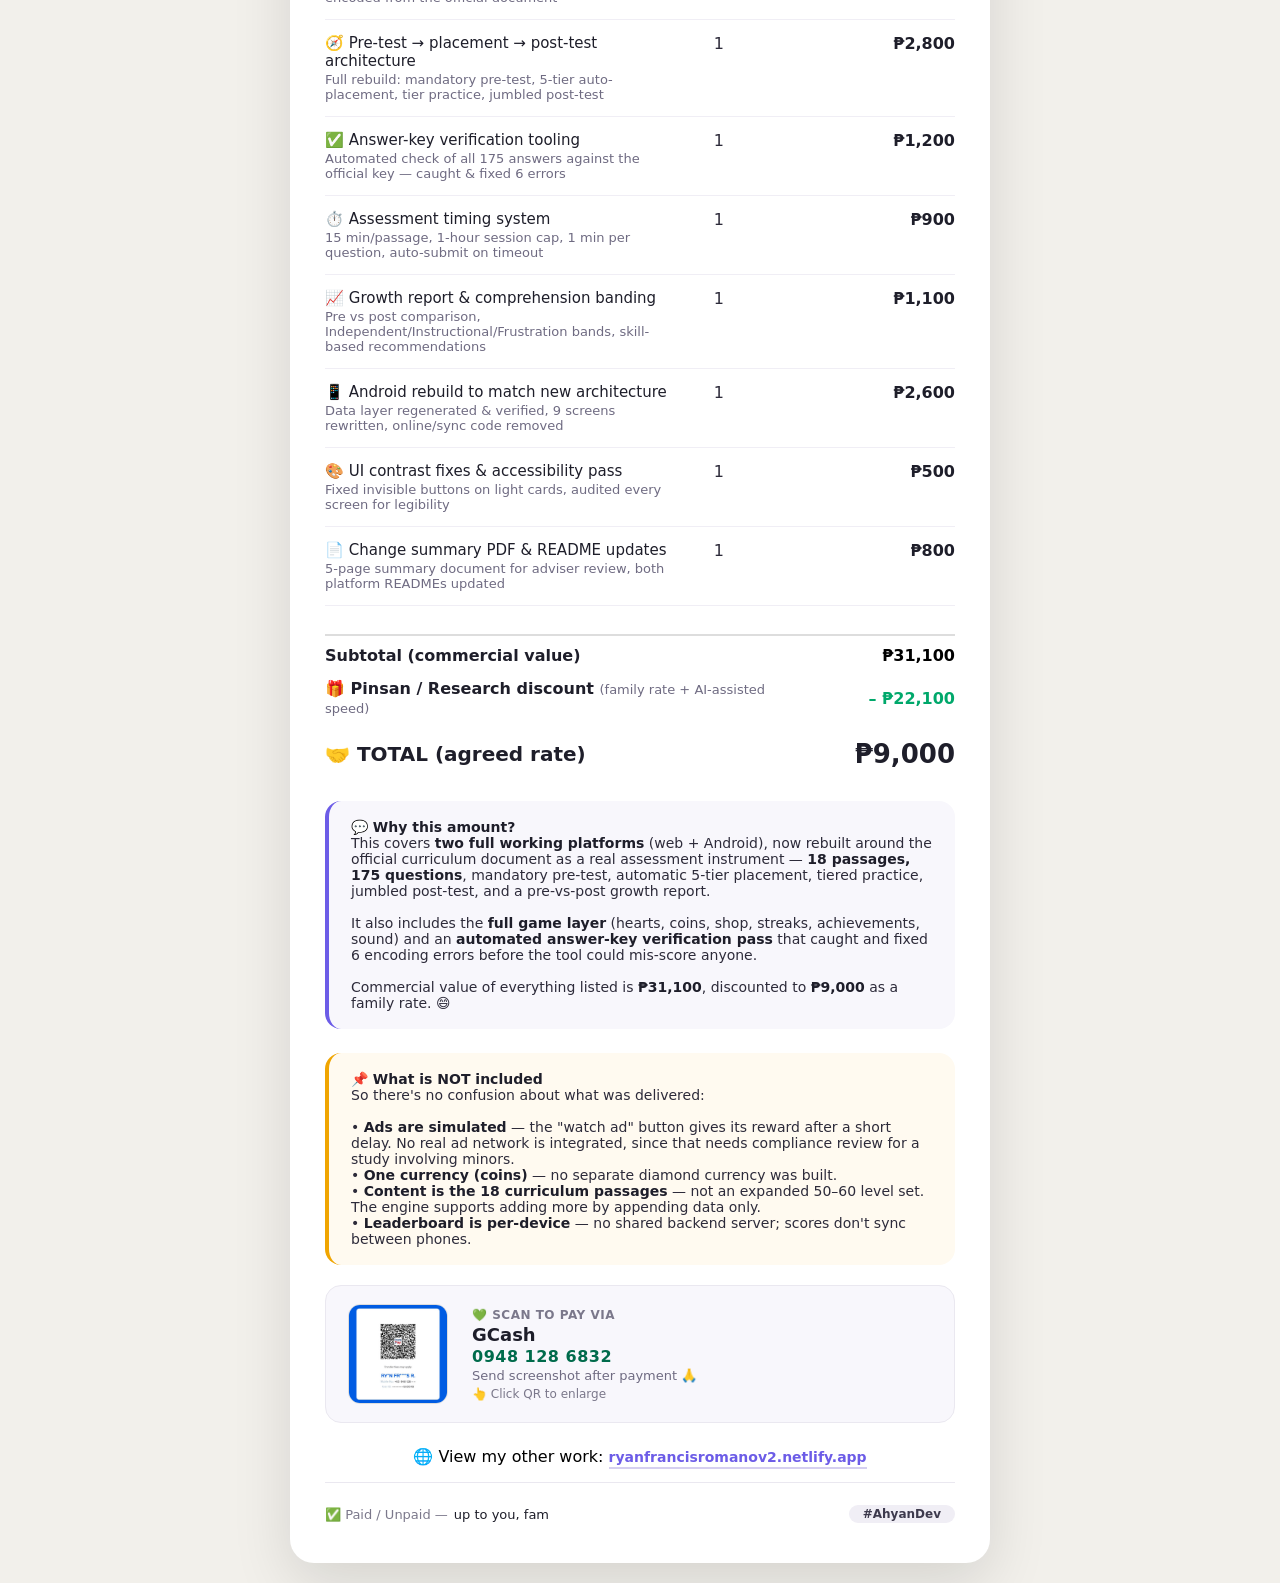
==== commit 484868bd: "Responsive sizing pass + fix invisible buttons on hearts screen" ====
--- a/receipt.html
+++ b/receipt.html
@@ -3,7 +3,7 @@
 <head>
   <meta charset="UTF-8" />
   <meta name="viewport" content="width=device-width, initial-scale=1.0" />
-  <title>Service Receipt - NexaRead</title>
+  <title>Service Receipt — Panitikan Quest</title>
   <style>
     * {
       margin: 0;
@@ -351,9 +351,9 @@
 
   <!-- META -->
   <div class="meta">
-    <div><strong>Invoice #</strong> Research-2026-03</div>
-    <div><strong>Date</strong> July 22, 2026</div>
-    <div><strong>For</strong> Cousin · School Research (v3 Complete)</div>
+    <div><strong>Invoice #</strong> Research-2026-04</div>
+    <div><strong>Date</strong> August 5, 2026</div>
+    <div><strong>For</strong> Cousin · School Research (v4 — Curriculum Build)</div>
   </div>
 
   <!-- ITEMS TABLE -->
@@ -378,7 +378,7 @@
       <tr>
         <td class="desc">
           🌐 Web app (HTML/CSS/JS)
-          <span class="sub">IGN system, 15 questions, XP/leveling, leaderboard, offline queue</span>
+          <span class="sub">IGN system, XP/leveling, leaderboard, original build</span>
         </td>
         <td class="qty">1</td>
         <td class="amount">₱1,800</td>
@@ -386,7 +386,7 @@
       <tr>
         <td class="desc">
           📱 Android app (Kotlin + Compose)
-          <span class="sub">Full native port, SharedPreferences, connectivity detection</span>
+          <span class="sub">Full native port, Compose UI, SharedPreferences persistence</span>
         </td>
         <td class="qty">1</td>
         <td class="amount">₱2,200</td>
@@ -420,7 +420,7 @@
       <tr>
         <td class="desc">
           📈 Progressive difficulty scaling
-          <span class="sub">Questions increase in difficulty and quantity (up to 30 total)</span>
+          <span class="sub">Difficulty scaling, per-question timers, tiered question counts</span>
         </td>
         <td class="qty">1</td>
         <td class="amount">₱1,000</td>
@@ -502,18 +502,84 @@
       <tr>
         <td class="desc">
           ❤️ Lives/Hearts system
-          <span class="sub">Difficulty-based life loss, revive via coins or ads</span>
+          <span class="sub">Difficulty-based life loss, revive via coins or simulated ad</span>
         </td>
         <td class="qty">1</td>
         <td class="amount">₱800</td>
       </tr>
       <tr>
         <td class="desc">
-          🪙 Coins/Diamonds currency + Shop
+          🪙 Coins currency + Shop
           <span class="sub">Earn and spend, 5 power-ups available</span>
         </td>
         <td class="qty">1</td>
         <td class="amount">₱1,800</td>
+      </tr>
+
+      <!-- v4: Curriculum Instrument Build -->
+      <tr>
+        <td class="desc">
+          📖 Curriculum content integration
+          <span class="sub">All 18 passages &amp; 175 questions transcribed and encoded from the official document</span>
+        </td>
+        <td class="qty">1</td>
+        <td class="amount">₱3,500</td>
+      </tr>
+      <tr>
+        <td class="desc">
+          🧭 Pre-test → placement → post-test architecture
+          <span class="sub">Full rebuild: mandatory pre-test, 5-tier auto-placement, tier practice, jumbled post-test</span>
+        </td>
+        <td class="qty">1</td>
+        <td class="amount">₱2,800</td>
+      </tr>
+      <tr>
+        <td class="desc">
+          ✅ Answer-key verification tooling
+          <span class="sub">Automated check of all 175 answers against the official key — caught &amp; fixed 6 errors</span>
+        </td>
+        <td class="qty">1</td>
+        <td class="amount">₱1,200</td>
+      </tr>
+      <tr>
+        <td class="desc">
+          ⏱️ Assessment timing system
+          <span class="sub">15 min/passage, 1-hour session cap, 1 min per question, auto-submit on timeout</span>
+        </td>
+        <td class="qty">1</td>
+        <td class="amount">₱900</td>
+      </tr>
+      <tr>
+        <td class="desc">
+          📈 Growth report &amp; comprehension banding
+          <span class="sub">Pre vs post comparison, Independent/Instructional/Frustration bands, skill-based recommendations</span>
+        </td>
+        <td class="qty">1</td>
+        <td class="amount">₱1,100</td>
+      </tr>
+      <tr>
+        <td class="desc">
+          📱 Android rebuild to match new architecture
+          <span class="sub">Data layer regenerated &amp; verified, 9 screens rewritten, online/sync code removed</span>
+        </td>
+        <td class="qty">1</td>
+        <td class="amount">₱2,600</td>
+      </tr>
+      <tr>
+        <td class="desc">
+          🎨 UI contrast fixes &amp; accessibility pass
+          <span class="sub">Fixed invisible buttons on light cards, audited every screen for legibility</span>
+        </td>
+        <td class="qty">1</td>
+        <td class="amount">₱500</td>
+      </tr>
+      <tr>
+        <td class="desc">
+          📄 Change summary PDF &amp; README updates
+          <span class="sub">5-page summary document for adviser review, both platform READMEs updated</span>
+        </td>
+        <td class="qty">1</td>
+        <td class="amount">₱800</td>
       </tr>
     </tbody>
   </table>
@@ -522,26 +588,39 @@
   <table style="width:100%; border-collapse:collapse;">
     <tr class="discount-row">
       <td style="width:70%;" class="discount-label">Subtotal (commercial value)</td>
-      <td style="width:30%; text-align:right; font-weight:600;">₱16,000</td>
+      <td style="width:30%; text-align:right; font-weight:600;">₱31,100</td>
     </tr>
     <tr>
       <td class="discount-label" style="padding:4px 0;">
         🎁 Pinsan / Research discount <span style="font-weight:400; color:#6f6b82; font-size:13px;">(family rate + AI‑assisted speed)</span>
       </td>
-      <td style="text-align:right; color:#00a86b; font-weight:700; padding:4px 0;">– ₱11,000</td>
+      <td style="text-align:right; color:#00a86b; font-weight:700; padding:4px 0;">– ₱22,100</td>
     </tr>
     <tr class="total-row">
       <td class="total-label">🤝 TOTAL (agreed rate)</td>
-      <td class="total-amount">₱5,000</td>
+      <td class="total-amount">₱9,000</td>
     </tr>
   </table>
 
   <!-- NOTE -->
   <div class="note">
     <strong>💬 Why this amount?</strong><br>
-    This covers <strong>two full working platforms</strong> (web + Android) plus the <strong>full v3 feature set</strong> — including progressive difficulty, sound effects, achievements, daily streaks, hearts system, and shop.
+    This covers <strong>two full working platforms</strong> (web + Android), now rebuilt around the official curriculum document as a real assessment instrument — <strong>18 passages, 175 questions</strong>, mandatory pre-test, automatic 5-tier placement, tiered practice, jumbled post-test, and a pre-vs-post growth report.
     <br><br>
-    The commercial value of all services combined is <strong>₱16,000</strong>, but I'm giving a <strong>massive family discount</strong> to land at <strong>₱5,000</strong> – still a huge bargain for a complete gamified Research tool. 😄
+    It also includes the <strong>full game layer</strong> (hearts, coins, shop, streaks, achievements, sound) and an <strong>automated answer-key verification pass</strong> that caught and fixed 6 encoding errors before the tool could mis-score anyone.
+    <br><br>
+    Commercial value of everything listed is <strong>₱31,100</strong>, discounted to <strong>₱9,000</strong> as a family rate. 😄
+  </div>
+
+  <!-- SCOPE HONESTY NOTE -->
+  <div class="note" style="border-left-color:#f0a500; background:#fffaf0;">
+    <strong>📌 What is NOT included</strong><br>
+    So there's no confusion about what was delivered:
+    <br><br>
+    • <strong>Ads are simulated</strong> — the "watch ad" button gives its reward after a short delay. No real ad network is integrated, since that needs compliance review for a study involving minors.<br>
+    • <strong>One currency (coins)</strong> — no separate diamond currency was built.<br>
+    • <strong>Content is the 18 curriculum passages</strong> — not an expanded 50–60 level set. The engine supports adding more by appending data only.<br>
+    • <strong>Leaderboard is per-device</strong> — no shared backend server; scores don't sync between phones.
   </div>
 
   <!-- PAYMENT SECTION -->
@@ -560,7 +639,7 @@
 
   <!-- PORTFOLIO LINK -->
   <div class="portfolio-link">
-    🌐 View my other work: 
+    🌐 View my other work:
     <a href="https://ryanfrancisromanov2.netlify.app/#" target="_blank">
       ryanfrancisromanov2.netlify.app
     </a>
